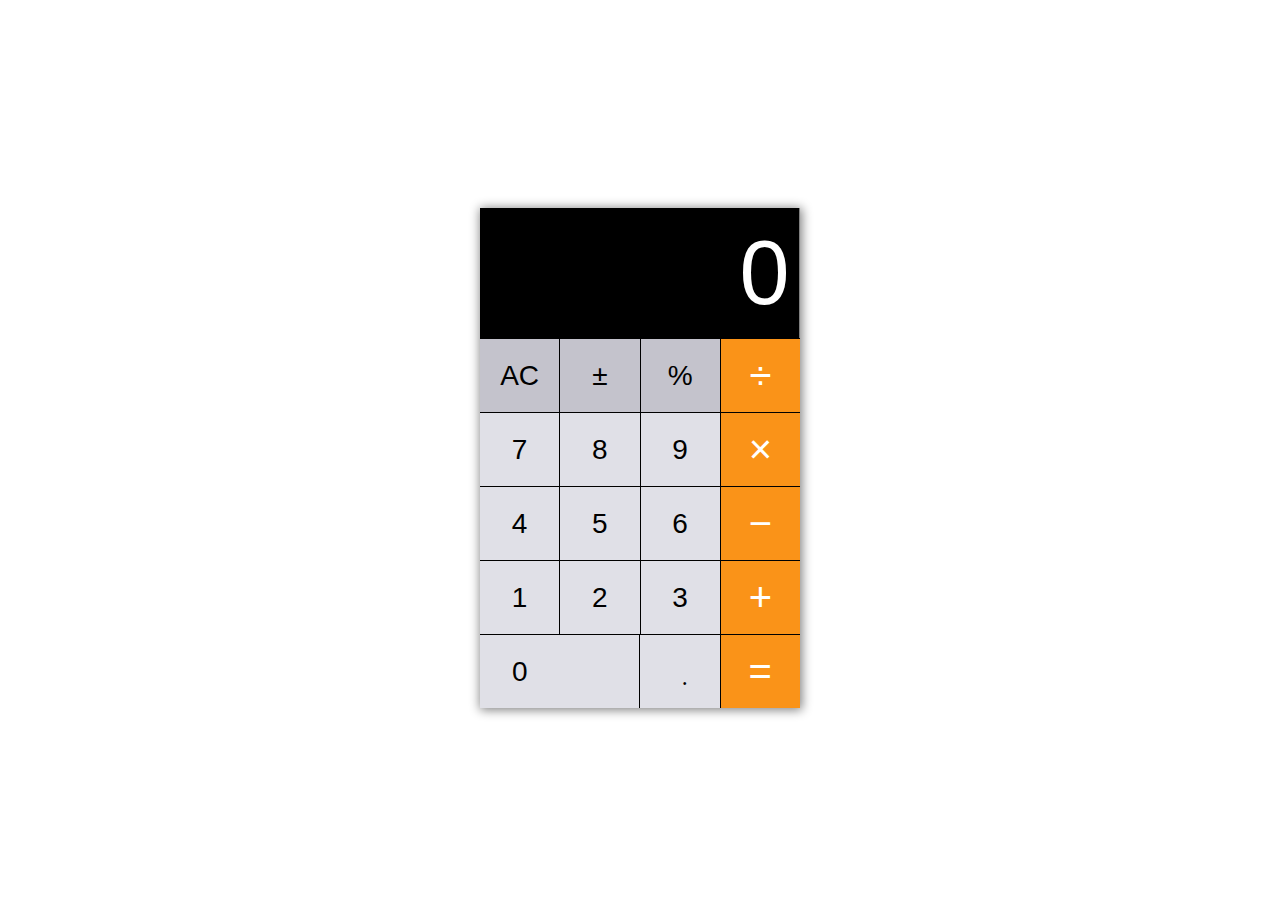
==== index.html @ 64a8e5ae "Renamed files for hosting" ====
<!DOCTYPE html>
<html lang="en" dir="ltr">
  <head>
    <meta charset="utf-8">
    <meta name="viewport" content="width=device-width, initial-scale=1" />
    <!-- <link href="https://fonts.googleapis.com/css?family=Roboto:100,300" rel="stylesheet"> -->
    <link href="calculator.css" rel="stylesheet">
    <script src="calculator.js"></script>
    <title>Calculator</title>
  </head>
  <body>
    <div class="app">
      <div class="container">
        <input id="value" value="0" type="text"></input>
        <div class="button-row">
          <button class="button grey" onclick="reset()">AC</button>
          <button class="button grey" onclick="plusMinus()">&plusmn;</button>
          <button class="button grey" onclick="percent()">%</button>
          <button class="button orange" onclick="operation('/')">&divide;</button>
        </div>
        <div class="button-row">
          <button class="button" onclick="addDigit(7)">7</button>
          <button class="button" onclick="addDigit(8)">8</button>
          <button class="button" onclick="addDigit(9)">9</button>
          <button class="button orange" onclick="operation('*')">&times;</button>
        </div>
        <div class="button-row">
          <button class="button" onclick="addDigit(4)">4</button>
          <button class="button" onclick="addDigit(5)">5</button>
          <button class="button" onclick="addDigit(6)">6</button>
          <button class="button orange" onclick="operation('-')">&minus;</button>
        </div>
        <div class="button-row">
          <button class="button" onclick="addDigit(1)">1</button>
          <button class="button" onclick="addDigit(2)">2</button>
          <button class="button" onclick="addDigit(3)">3</button>
          <button class="button orange" onclick="operation('+')">+</button>
        </div>
        <div class="button-row">
          <button class="button zero" onclick="addDigit(0)">0</button>
          <button class="button" onclick="addDigit('.')">	&#1628;</button>
          <button class="button orange" onclick="equals()">=</button>
        </div>
      </div>
    </div>
  </body>
</html>
---- calculator.css ----
.app {
  display: flex;
  text-align: center;
  flex-direction: column;
  height: 100vh;
  justify-content: center;
  align-items: center;
  font-family: 'Roboto', sans-serif;
}

.container {
  display: flex;
  height: 500px;
  width: 320px;
  flex-direction: column;
  background-color: grey;
  border: none;
  box-shadow: 1px 1px 10px 1px grey;
}

input {
  flex: 3;
  background-color: black;
  border: 0px;
  width: 300px;
  font-family: 'Roboto', sans-serif;
  text-align: right;
  font-size: 90px;
  font-weight: 100;
  color: white;
  padding: 3%;
}

.button-row {
  display: flex;
  border-top: none;
  flex: 2;
  width: 100%;
  text-align: center;
}

.button {
  flex: 1;
  height: 100%;
  padding: 0px;
  border: 0px;
  border-top: 0.3px solid black;
  border-right: 0.3px solid black;
  background-color: #E0E0E7;
  outline: none;
  cursor: pointer;
  font-family: 'Roboto', sans-serif;
  font-size: 28px;
  font-weight: 100;
}

.button.orange {
  background-color: #FA9318;
  color: white;
  border-right: none;
  font-size: 40px;
}

.button.grey {
  background-color: #C4C3CC;
}

.button.zero {
  flex: 1.6;
  text-align: left;
  padding-left: 32px;
}

@media (max-width: 768px) {
  .container {
    height: 100vh;
    width: 100vw;
  }
  .input {
    width: 94%;
  }
}
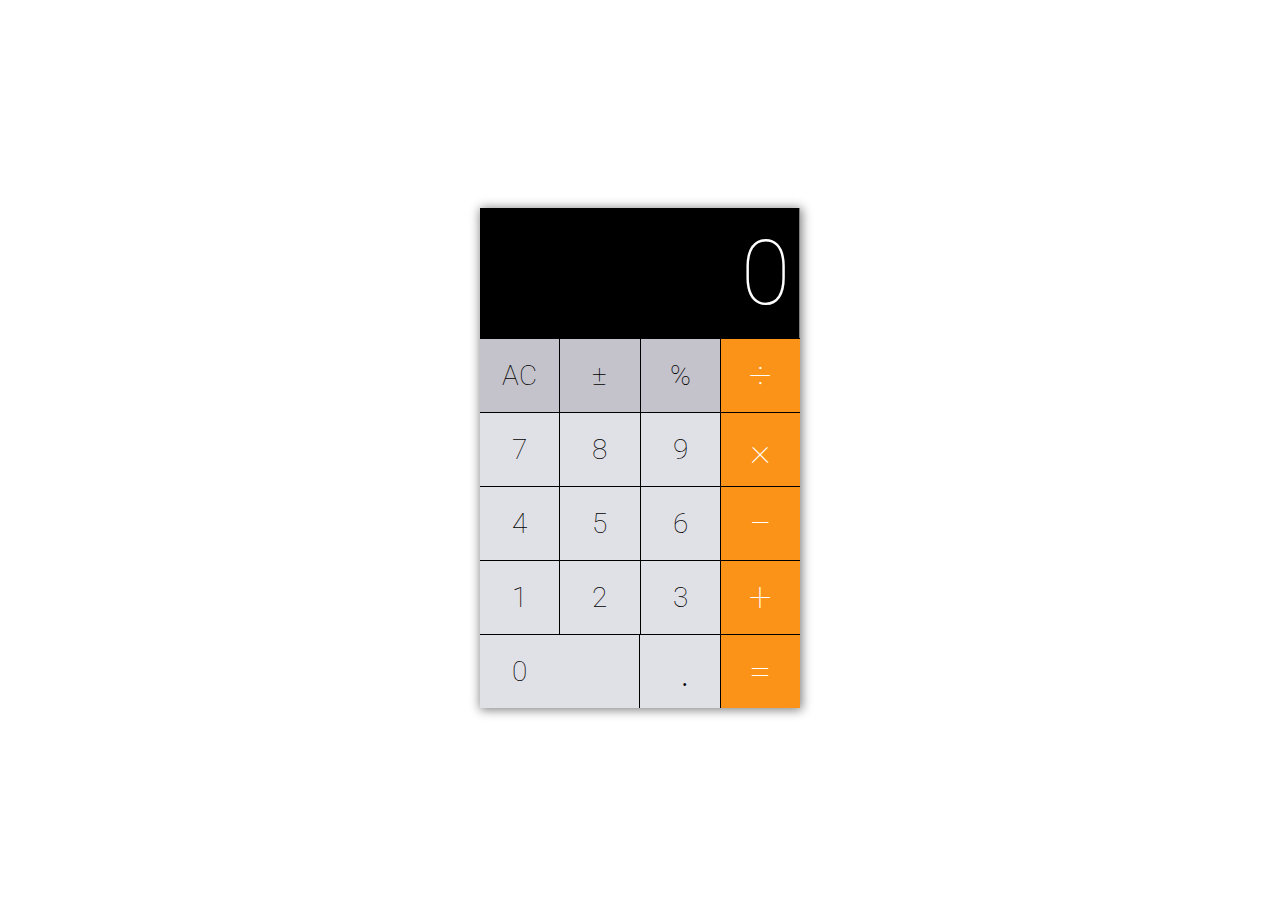
==== commit 82c2a658: "Linked css and js files and added the font" ====
--- a/index.html
+++ b/index.html
@@ -3,9 +3,9 @@
   <head>
     <meta charset="utf-8">
     <meta name="viewport" content="width=device-width, initial-scale=1" />
-    <!-- <link href="https://fonts.googleapis.com/css?family=Roboto:100,300" rel="stylesheet"> -->
-    <link href="calculator.css" rel="stylesheet">
-    <script src="calculator.js"></script>
+    <link href="https://fonts.googleapis.com/css?family=Roboto:100,300" rel="stylesheet">
+    <link href="index.css" rel="stylesheet">
+    <script src="index.js"></script>
     <title>Calculator</title>
   </head>
   <body>
--- a/index.css
+++ b/index.css
@@ -0,0 +1,82 @@
+.app {
+  display: flex;
+  text-align: center;
+  flex-direction: column;
+  height: 100vh;
+  justify-content: center;
+  align-items: center;
+  font-family: 'Roboto', sans-serif;
+}
+
+.container {
+  display: flex;
+  height: 500px;
+  width: 320px;
+  flex-direction: column;
+  background-color: grey;
+  border: none;
+  box-shadow: 1px 1px 10px 1px grey;
+}
+
+input {
+  flex: 3;
+  background-color: black;
+  border: 0px;
+  width: 300px;
+  font-family: 'Roboto', sans-serif;
+  text-align: right;
+  font-size: 90px;
+  font-weight: 100;
+  color: white;
+  padding: 3%;
+}
+
+.button-row {
+  display: flex;
+  border-top: none;
+  flex: 2;
+  width: 100%;
+  text-align: center;
+}
+
+.button {
+  flex: 1;
+  height: 100%;
+  padding: 0px;
+  border: 0px;
+  border-top: 0.3px solid black;
+  border-right: 0.3px solid black;
+  background-color: #E0E0E7;
+  outline: none;
+  cursor: pointer;
+  font-family: 'Roboto', sans-serif;
+  font-size: 28px;
+  font-weight: 100;
+}
+
+.button.orange {
+  background-color: #FA9318;
+  color: white;
+  border-right: none;
+  font-size: 40px;
+}
+
+.button.grey {
+  background-color: #C4C3CC;
+}
+
+.button.zero {
+  flex: 1.6;
+  text-align: left;
+  padding-left: 32px;
+}
+
+@media (max-width: 768px) {
+  .container {
+    height: 100vh;
+    width: 100vw;
+  }
+  .input {
+    width: 94%;
+  }
+}
